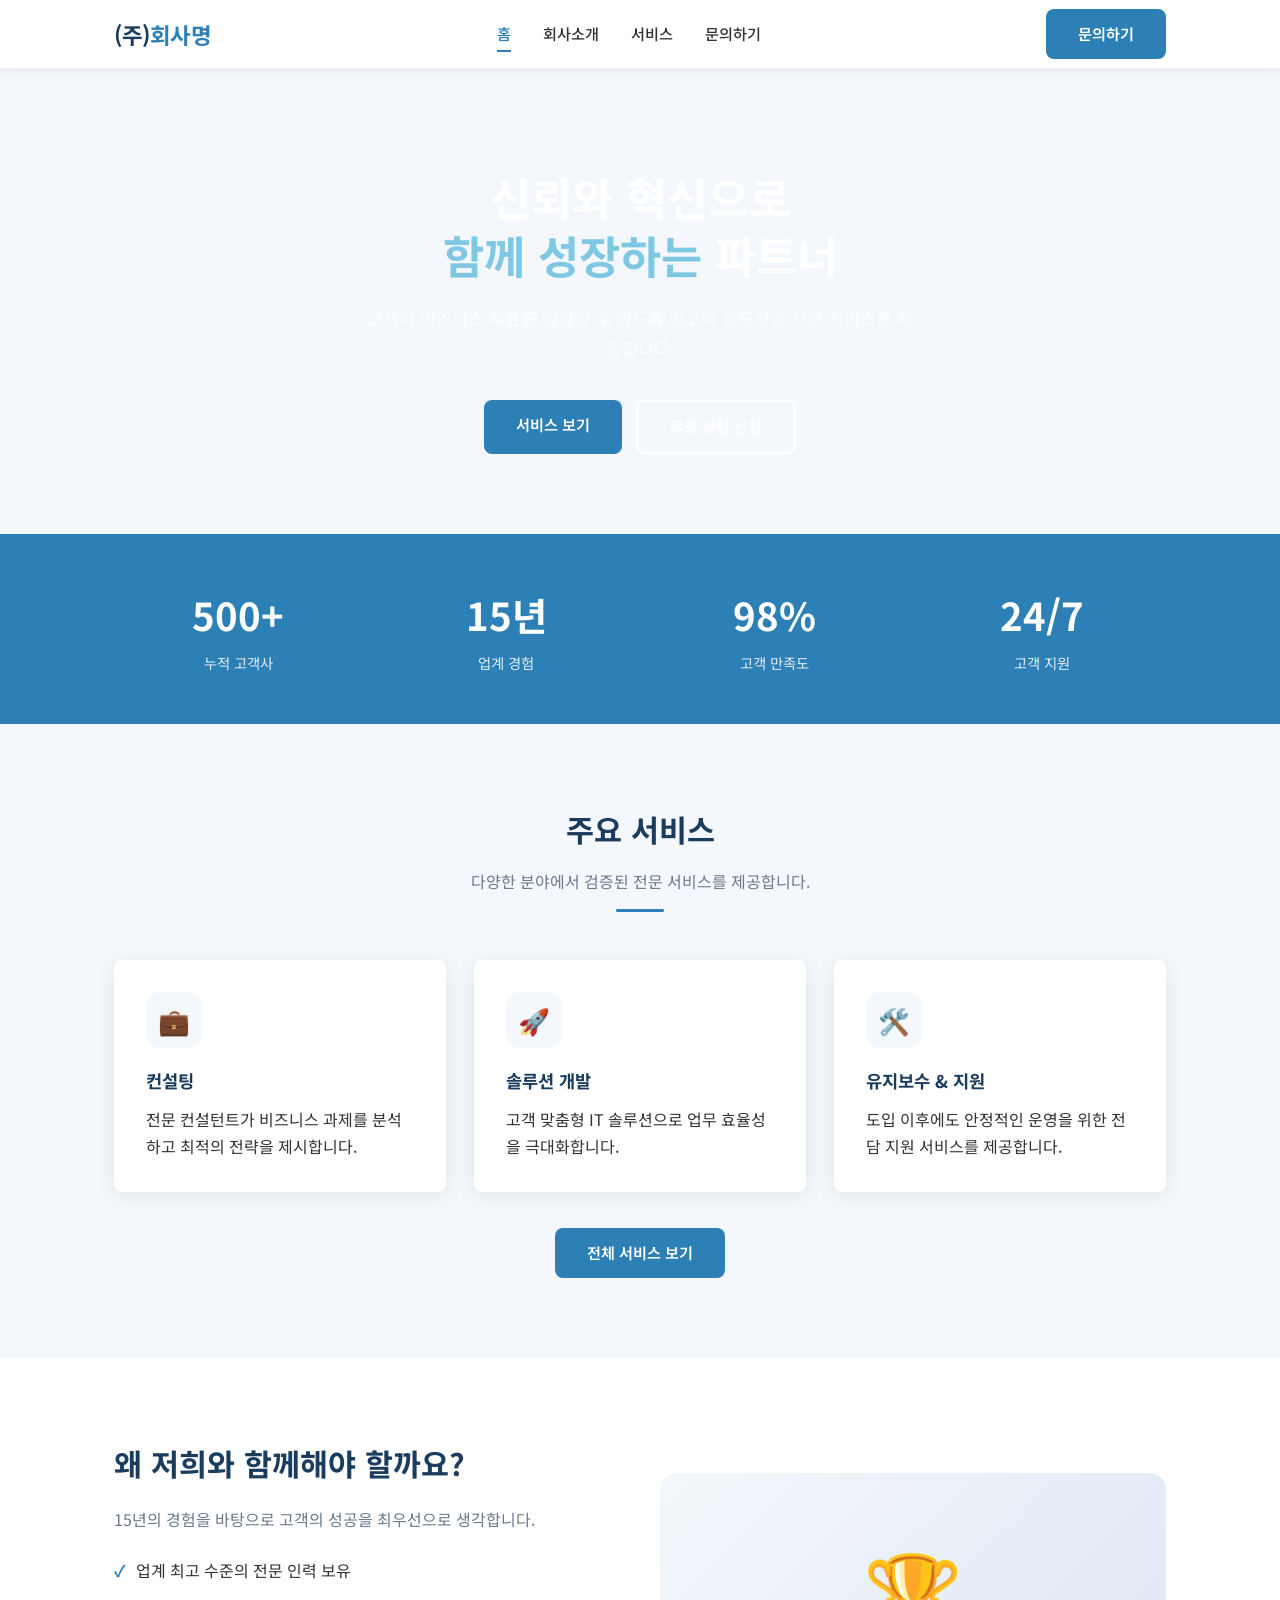
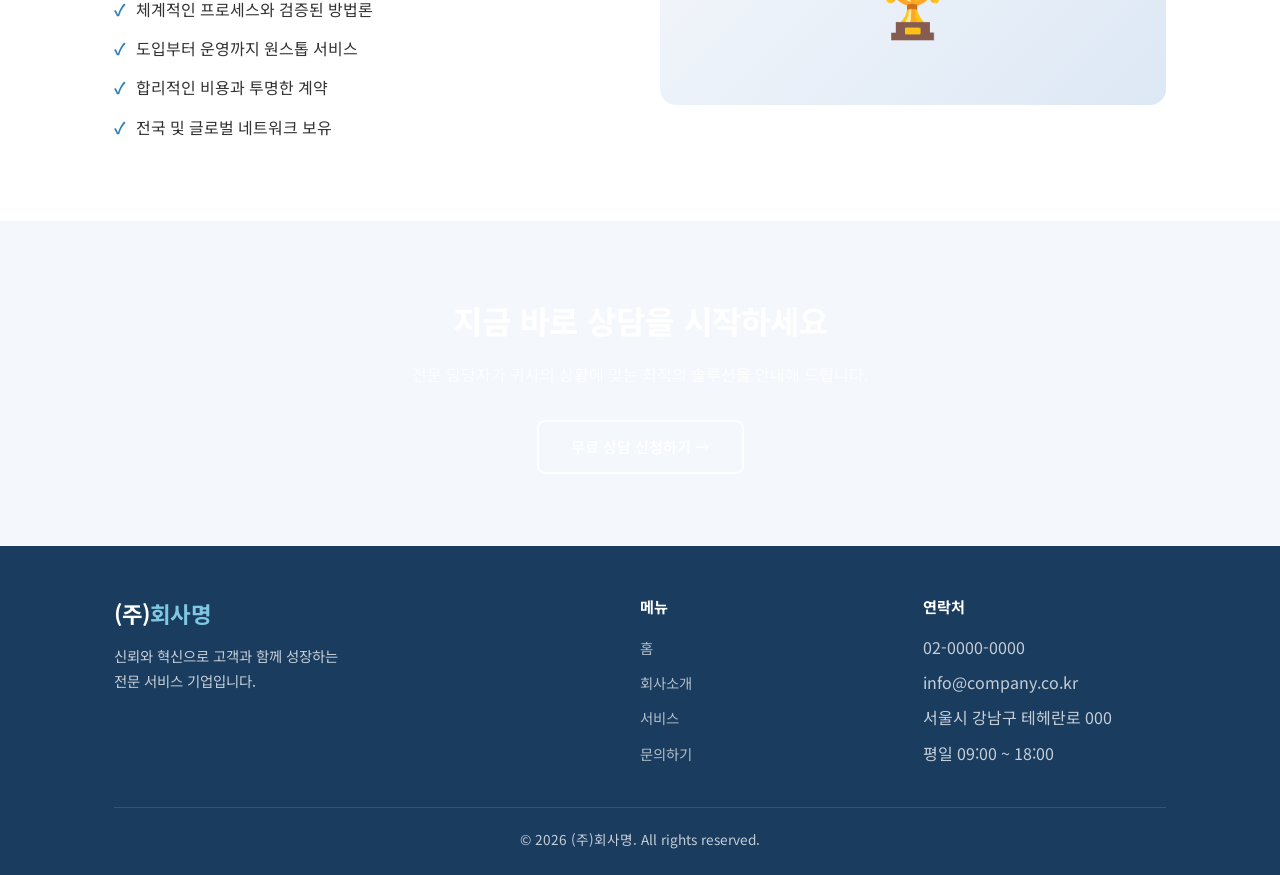
==== index.html @ 59581e4f "Add company website with 4 pages - index.html: 홈(메인) - 히어로, 통계, 서비스 요약, CTA - about.html: 회사소개 - 비전/" ====
<!DOCTYPE html>
<html lang="ko">
<head>
  <meta charset="UTF-8" />
  <meta name="viewport" content="width=device-width, initial-scale=1.0" />
  <meta name="description" content="(주)회사명 공식 홈페이지 - 신뢰와 혁신으로 함께하는 파트너" />
  <title>홈 | (주)회사명</title>
  <link rel="preconnect" href="https://fonts.googleapis.com" />
  <link href="https://fonts.googleapis.com/css2?family=Noto+Sans+KR:wght@400;500;700&display=swap" rel="stylesheet" />
  <link rel="stylesheet" href="css/style.css" />
  <style>
    /* ===== HERO ===== */
    .hero {
      background: linear-gradient(135deg, #1a3c5e 0%, #2a5f8f 100%);
      color: #fff;
      padding: 100px 0 80px;
      text-align: center;
    }
    .hero h1 { font-size: 2.8rem; line-height: 1.3; margin-bottom: 20px; }
    .hero h1 span { color: #7ec8e3; }
    .hero p { font-size: 1.1rem; color: rgba(255,255,255,0.85); max-width: 560px; margin: 0 auto 36px; }
    .hero-btns { display: flex; gap: 14px; justify-content: center; flex-wrap: wrap; }

    /* ===== STATS ===== */
    .stats { padding: 48px 0; background: var(--accent); color: var(--white); }
    .stats-grid { display: grid; grid-template-columns: repeat(4, 1fr); gap: 20px; text-align: center; }
    .stat-item h3 { font-size: 2.4rem; font-weight: 700; }
    .stat-item p { font-size: 0.9rem; opacity: 0.85; margin-top: 4px; }

    /* ===== SERVICE ICONS ===== */
    .service-icon {
      width: 56px; height: 56px;
      background: var(--light);
      border-radius: 14px;
      display: flex; align-items: center; justify-content: center;
      font-size: 1.6rem;
      margin-bottom: 18px;
    }
    .card h3 { font-size: 1.1rem; color: var(--primary); margin-bottom: 10px; }

    /* ===== WHY US ===== */
    .why-grid { display: grid; grid-template-columns: 1fr 1fr; gap: 40px; align-items: center; }
    .why-text h2 { font-size: 1.9rem; color: var(--primary); margin-bottom: 16px; }
    .why-text p { color: var(--muted); margin-bottom: 24px; }
    .check-list { display: flex; flex-direction: column; gap: 12px; }
    .check-list li { display: flex; align-items: flex-start; gap: 10px; }
    .check-list li::before { content: '✓'; color: var(--accent); font-weight: 700; flex-shrink: 0; }
    .why-visual {
      background: linear-gradient(135deg, var(--light) 0%, #dde8f5 100%);
      border-radius: 16px; padding: 48px;
      text-align: center; font-size: 5rem;
    }

    /* ===== CTA ===== */
    .cta-section {
      background: linear-gradient(135deg, var(--primary) 0%, #2a5f8f 100%);
      color: var(--white);
      padding: 72px 0;
      text-align: center;
    }
    .cta-section h2 { font-size: 2rem; margin-bottom: 14px; }
    .cta-section p { color: rgba(255,255,255,0.8); margin-bottom: 32px; }

    @media (max-width: 768px) {
      .hero h1 { font-size: 1.9rem; }
      .stats-grid { grid-template-columns: repeat(2, 1fr); }
      .why-grid { grid-template-columns: 1fr; }
    }
  </style>
</head>
<body>

<!-- ===== HEADER ===== -->
<header>
  <div class="container">
    <nav>
      <a href="index.html" class="logo">(주)<span>회사명</span></a>
      <ul class="nav-links">
        <li><a href="index.html">홈</a></li>
        <li><a href="about.html">회사소개</a></li>
        <li><a href="services.html">서비스</a></li>
        <li><a href="contact.html">문의하기</a></li>
      </ul>
      <div class="nav-cta">
        <a href="contact.html" class="btn btn-primary">문의하기</a>
      </div>
      <button class="hamburger" aria-label="메뉴 열기">
        <span></span><span></span><span></span>
      </button>
    </nav>
  </div>
  <div class="mobile-nav">
    <a href="index.html">홈</a>
    <a href="about.html">회사소개</a>
    <a href="services.html">서비스</a>
    <a href="contact.html">문의하기</a>
  </div>
</header>

<!-- ===== HERO ===== -->
<section class="hero">
  <div class="container">
    <h1>신뢰와 혁신으로<br /><span>함께 성장하는</span> 파트너</h1>
    <p>고객의 비즈니스 목표를 달성할 수 있도록 최고의 솔루션과 전문 서비스를 제공합니다.</p>
    <div class="hero-btns">
      <a href="services.html" class="btn btn-primary">서비스 보기</a>
      <a href="contact.html" class="btn btn-outline">무료 상담 신청</a>
    </div>
  </div>
</section>

<!-- ===== STATS ===== -->
<div class="stats">
  <div class="container">
    <div class="stats-grid">
      <div class="stat-item"><h3>500+</h3><p>누적 고객사</p></div>
      <div class="stat-item"><h3>15년</h3><p>업계 경험</p></div>
      <div class="stat-item"><h3>98%</h3><p>고객 만족도</p></div>
      <div class="stat-item"><h3>24/7</h3><p>고객 지원</p></div>
    </div>
  </div>
</div>

<!-- ===== SERVICES ===== -->
<section>
  <div class="container">
    <div class="section-title fade-in">
      <h2>주요 서비스</h2>
      <p>다양한 분야에서 검증된 전문 서비스를 제공합니다.</p>
      <div class="line"></div>
    </div>
    <div class="grid-3">
      <div class="card fade-in">
        <div class="service-icon">💼</div>
        <h3>컨설팅</h3>
        <p>전문 컨설턴트가 비즈니스 과제를 분석하고 최적의 전략을 제시합니다.</p>
      </div>
      <div class="card fade-in">
        <div class="service-icon">🚀</div>
        <h3>솔루션 개발</h3>
        <p>고객 맞춤형 IT 솔루션으로 업무 효율성을 극대화합니다.</p>
      </div>
      <div class="card fade-in">
        <div class="service-icon">🛠️</div>
        <h3>유지보수 & 지원</h3>
        <p>도입 이후에도 안정적인 운영을 위한 전담 지원 서비스를 제공합니다.</p>
      </div>
    </div>
    <div style="text-align:center; margin-top:36px;">
      <a href="services.html" class="btn btn-primary">전체 서비스 보기</a>
    </div>
  </div>
</section>

<!-- ===== WHY US ===== -->
<section>
  <div class="container">
    <div class="why-grid">
      <div class="why-text fade-in">
        <h2>왜 저희와 함께해야 할까요?</h2>
        <p>15년의 경험을 바탕으로 고객의 성공을 최우선으로 생각합니다.</p>
        <ul class="check-list">
          <li>업계 최고 수준의 전문 인력 보유</li>
          <li>체계적인 프로세스와 검증된 방법론</li>
          <li>도입부터 운영까지 원스톱 서비스</li>
          <li>합리적인 비용과 투명한 계약</li>
          <li>전국 및 글로벌 네트워크 보유</li>
        </ul>
      </div>
      <div class="why-visual fade-in">🏆</div>
    </div>
  </div>
</section>

<!-- ===== CTA ===== -->
<section class="cta-section">
  <div class="container">
    <h2>지금 바로 상담을 시작하세요</h2>
    <p>전문 담당자가 귀사의 상황에 맞는 최적의 솔루션을 안내해 드립니다.</p>
    <a href="contact.html" class="btn btn-outline">무료 상담 신청하기 →</a>
  </div>
</section>

<!-- ===== FOOTER ===== -->
<footer>
  <div class="container">
    <div class="footer-grid">
      <div class="footer-brand">
        <a href="index.html" class="logo">(주)<span style="color:#7ec8e3">회사명</span></a>
        <p style="margin-top:12px">신뢰와 혁신으로 고객과 함께 성장하는<br>전문 서비스 기업입니다.</p>
      </div>
      <div class="footer-col">
        <h4>메뉴</h4>
        <ul>
          <li><a href="index.html">홈</a></li>
          <li><a href="about.html">회사소개</a></li>
          <li><a href="services.html">서비스</a></li>
          <li><a href="contact.html">문의하기</a></li>
        </ul>
      </div>
      <div class="footer-col">
        <h4>연락처</h4>
        <ul>
          <li>02-0000-0000</li>
          <li>info@company.co.kr</li>
          <li>서울시 강남구 테헤란로 000</li>
          <li>평일 09:00 ~ 18:00</li>
        </ul>
      </div>
    </div>
    <div class="footer-bottom">
      <p>© 2026 (주)회사명. All rights reserved.</p>
    </div>
  </div>
</footer>

<script src="js/main.js"></script>
</body>
</html>
---- css/style.css ----
/* ===== RESET & BASE ===== */
*, *::before, *::after { box-sizing: border-box; margin: 0; padding: 0; }

:root {
  --primary: #1a3c5e;
  --accent:  #2d80b5;
  --light:   #f4f7fb;
  --white:   #ffffff;
  --text:    #333333;
  --muted:   #6b7a8d;
  --border:  #dde3eb;
  --radius:  8px;
  --shadow:  0 4px 20px rgba(0,0,0,0.08);
}

html { scroll-behavior: smooth; font-size: 16px; }

body {
  font-family: 'Noto Sans KR', 'Malgun Gothic', sans-serif;
  color: var(--text);
  line-height: 1.7;
  background: var(--white);
}

a { text-decoration: none; color: inherit; }
img { max-width: 100%; display: block; }
ul { list-style: none; }

.container {
  max-width: 1100px;
  margin: 0 auto;
  padding: 0 24px;
}

/* ===== BUTTON ===== */
.btn {
  display: inline-block;
  padding: 12px 32px;
  border-radius: var(--radius);
  font-weight: 600;
  font-size: 0.95rem;
  cursor: pointer;
  transition: all 0.2s;
  border: none;
}
.btn-primary {
  background: var(--accent);
  color: var(--white);
}
.btn-primary:hover { background: #1f6a9a; transform: translateY(-1px); }
.btn-outline {
  background: transparent;
  color: var(--white);
  border: 2px solid var(--white);
}
.btn-outline:hover { background: var(--white); color: var(--primary); }

/* ===== HEADER / NAV ===== */
header {
  position: sticky;
  top: 0;
  z-index: 100;
  background: var(--white);
  box-shadow: 0 2px 12px rgba(0,0,0,0.07);
}

nav {
  display: flex;
  align-items: center;
  justify-content: space-between;
  height: 68px;
}

.logo {
  font-size: 1.4rem;
  font-weight: 700;
  color: var(--primary);
  letter-spacing: -0.5px;
}
.logo span { color: var(--accent); }

.nav-links {
  display: flex;
  gap: 32px;
}

.nav-links a {
  color: var(--text);
  font-weight: 500;
  font-size: 0.95rem;
  padding: 6px 0;
  border-bottom: 2px solid transparent;
  transition: color 0.2s, border-color 0.2s;
}
.nav-links a:hover,
.nav-links a.active { color: var(--accent); border-bottom-color: var(--accent); }

.nav-cta { display: flex; }

/* Hamburger */
.hamburger {
  display: none;
  flex-direction: column;
  gap: 5px;
  cursor: pointer;
  background: none;
  border: none;
  padding: 4px;
}
.hamburger span {
  display: block;
  width: 24px;
  height: 2px;
  background: var(--primary);
  transition: all 0.3s;
}
.hamburger.open span:nth-child(1) { transform: translateY(7px) rotate(45deg); }
.hamburger.open span:nth-child(2) { opacity: 0; }
.hamburger.open span:nth-child(3) { transform: translateY(-7px) rotate(-45deg); }

/* Mobile nav */
.mobile-nav {
  display: none;
  position: absolute;
  top: 68px;
  left: 0; right: 0;
  background: var(--white);
  box-shadow: 0 8px 20px rgba(0,0,0,0.1);
  padding: 16px 24px 24px;
  flex-direction: column;
  gap: 16px;
}
.mobile-nav.open { display: flex; }
.mobile-nav a { font-size: 1.05rem; font-weight: 500; color: var(--text); padding: 8px 0; border-bottom: 1px solid var(--border); }
.mobile-nav a:hover { color: var(--accent); }

/* ===== PAGE HERO ===== */
.page-hero {
  background: linear-gradient(135deg, var(--primary) 0%, #2a5f8f 100%);
  color: var(--white);
  padding: 72px 0;
  text-align: center;
}
.page-hero h1 { font-size: 2.2rem; margin-bottom: 12px; }
.page-hero p { color: rgba(255,255,255,0.8); font-size: 1.05rem; }

/* ===== SECTION TITLES ===== */
.section-title {
  text-align: center;
  margin-bottom: 48px;
}
.section-title h2 {
  font-size: 1.9rem;
  color: var(--primary);
  margin-bottom: 12px;
}
.section-title p { color: var(--muted); font-size: 1rem; max-width: 520px; margin: 0 auto; }
.section-title .line {
  width: 48px; height: 3px;
  background: var(--accent);
  margin: 14px auto 0;
  border-radius: 2px;
}

/* ===== SECTIONS ===== */
section { padding: 80px 0; }
section:nth-child(even) { background: var(--light); }

/* ===== FOOTER ===== */
footer {
  background: var(--primary);
  color: rgba(255,255,255,0.75);
  padding: 48px 0 24px;
}
.footer-grid {
  display: grid;
  grid-template-columns: 2fr 1fr 1fr;
  gap: 40px;
  margin-bottom: 40px;
}
.footer-brand .logo { color: var(--white); margin-bottom: 12px; }
.footer-brand p { font-size: 0.9rem; line-height: 1.7; }
.footer-col h4 { color: var(--white); font-size: 0.95rem; margin-bottom: 14px; }
.footer-col ul { display: flex; flex-direction: column; gap: 8px; }
.footer-col ul a { font-size: 0.9rem; color: rgba(255,255,255,0.65); }
.footer-col ul a:hover { color: var(--white); }
.footer-bottom {
  border-top: 1px solid rgba(255,255,255,0.12);
  padding-top: 20px;
  text-align: center;
  font-size: 0.85rem;
}

/* ===== CARD ===== */
.card {
  background: var(--white);
  border-radius: var(--radius);
  padding: 32px;
  box-shadow: var(--shadow);
  transition: transform 0.2s, box-shadow 0.2s;
}
.card:hover { transform: translateY(-4px); box-shadow: 0 8px 32px rgba(0,0,0,0.12); }

/* ===== FORM ===== */
.form-group { margin-bottom: 20px; }
.form-group label { display: block; font-weight: 500; margin-bottom: 6px; font-size: 0.9rem; }
.form-group input,
.form-group textarea,
.form-group select {
  width: 100%;
  padding: 12px 16px;
  border: 1px solid var(--border);
  border-radius: var(--radius);
  font-size: 0.95rem;
  font-family: inherit;
  color: var(--text);
  transition: border-color 0.2s;
  background: var(--white);
}
.form-group input:focus,
.form-group textarea:focus,
.form-group select:focus { outline: none; border-color: var(--accent); }
.form-group textarea { resize: vertical; min-height: 130px; }

/* ===== GRID UTILITIES ===== */
.grid-3 { display: grid; grid-template-columns: repeat(3, 1fr); gap: 28px; }
.grid-2 { display: grid; grid-template-columns: repeat(2, 1fr); gap: 28px; }

/* ===== RESPONSIVE ===== */
@media (max-width: 768px) {
  .nav-links, .nav-cta { display: none; }
  .hamburger { display: flex; }

  .grid-3, .grid-2 { grid-template-columns: 1fr; }
  .footer-grid { grid-template-columns: 1fr; gap: 28px; }

  .page-hero h1 { font-size: 1.7rem; }
  section { padding: 56px 0; }
}
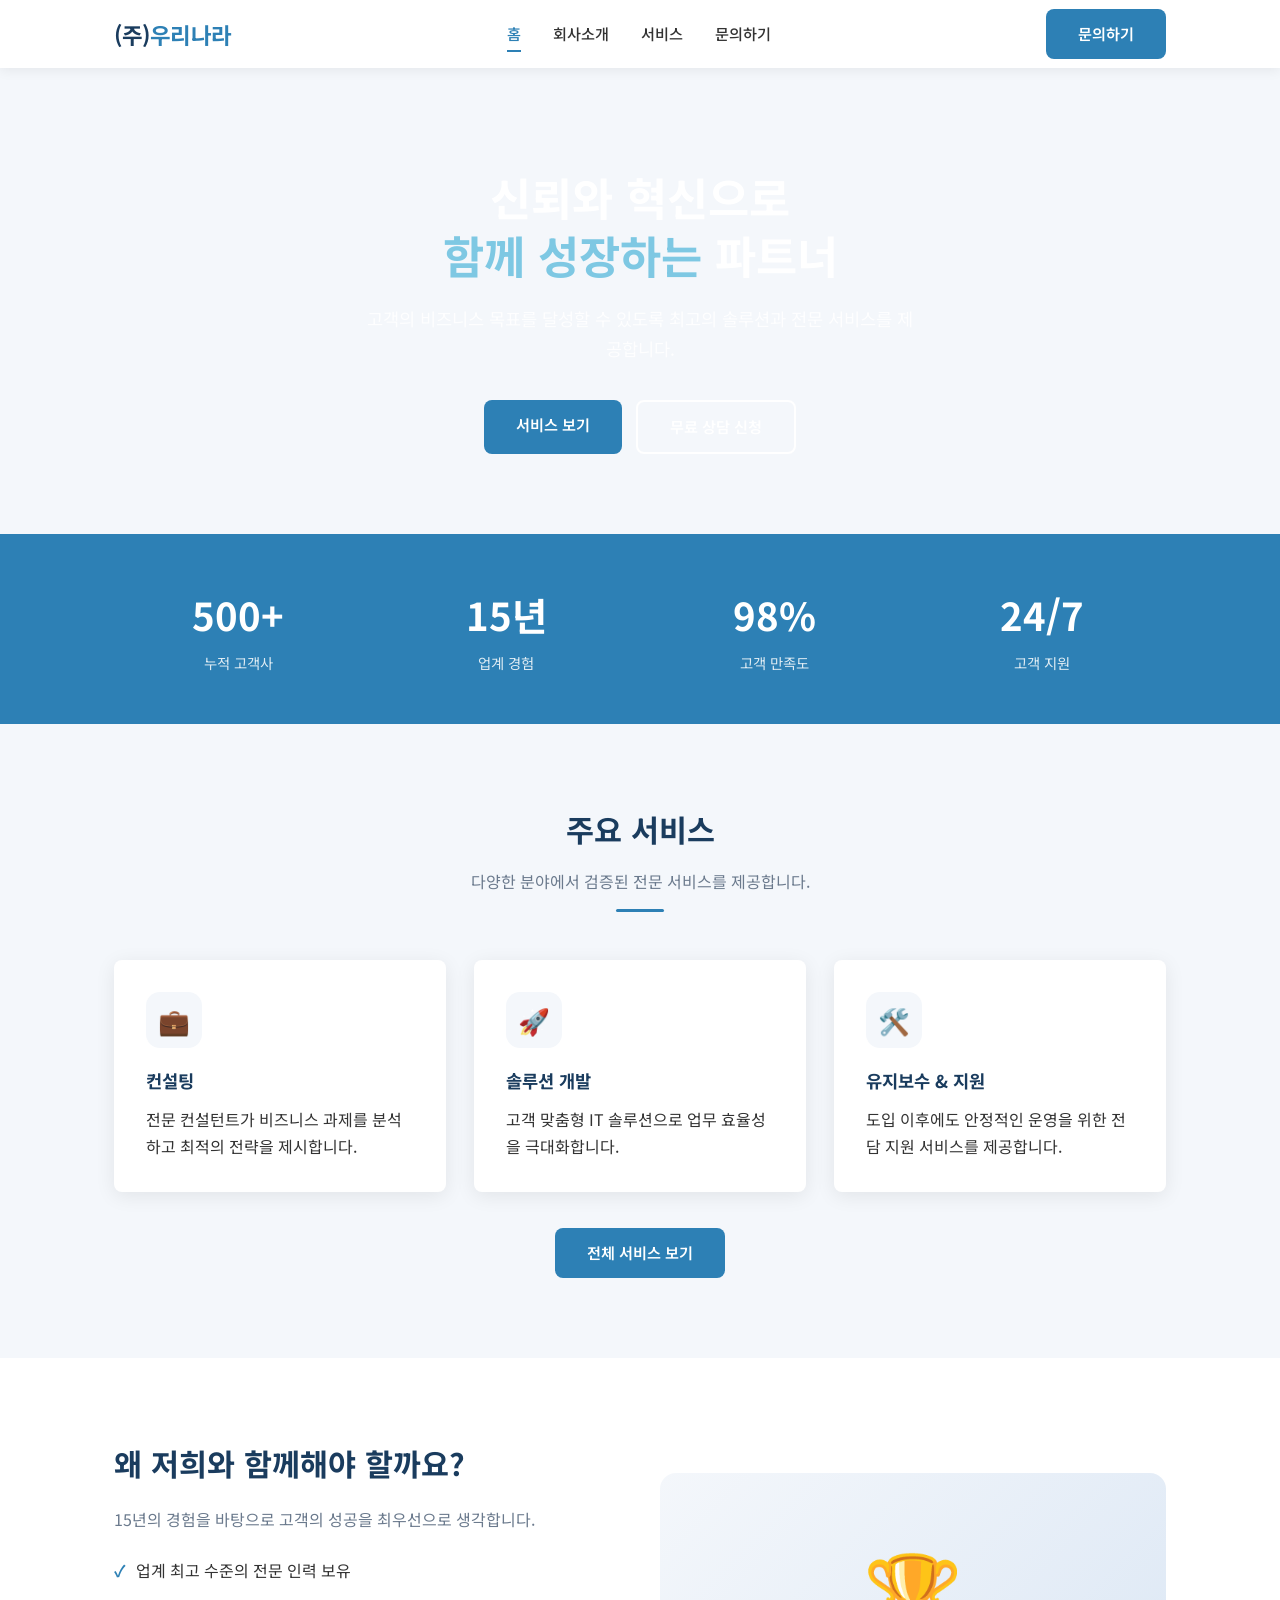
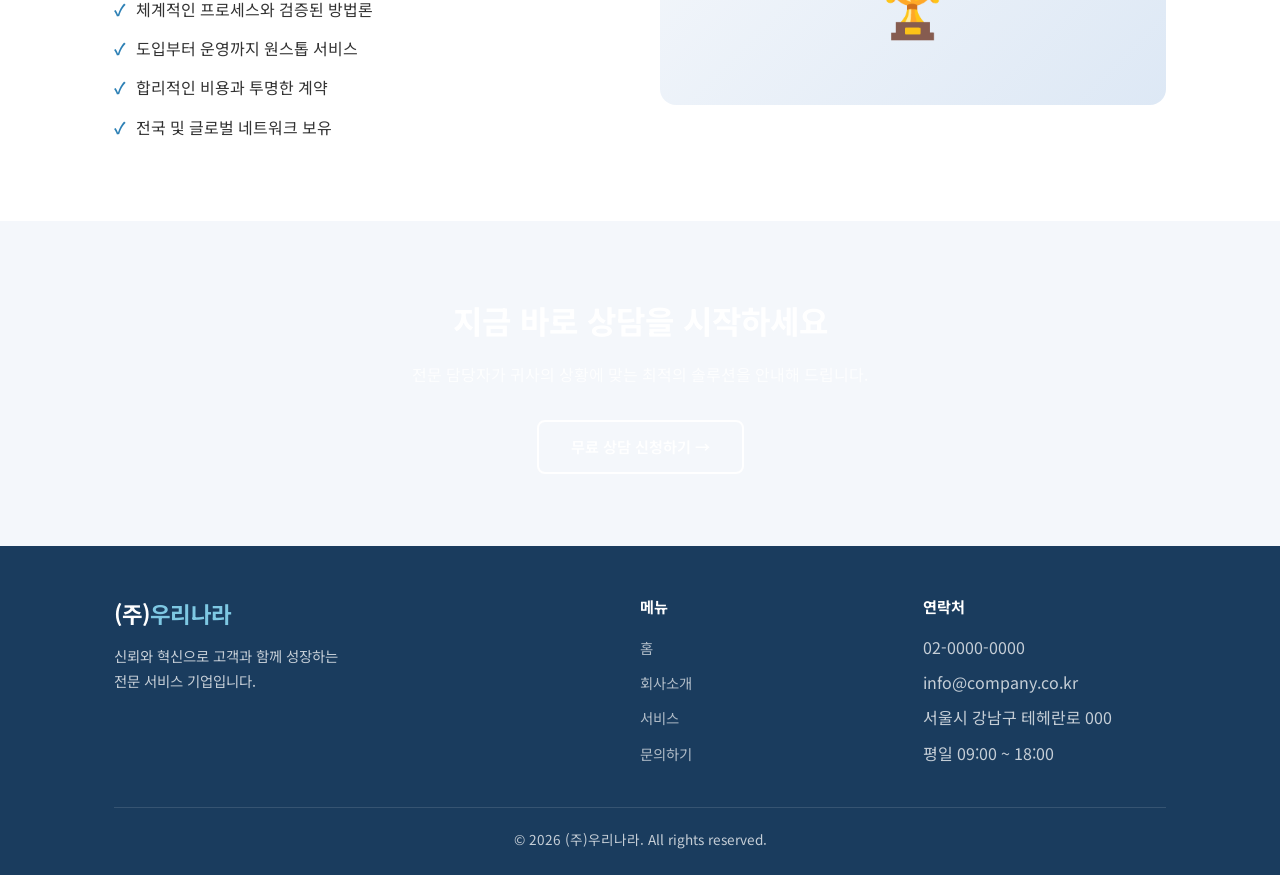
==== commit 2fa2420b: "회사명을 '우리나라'로 변경 Co-Authored-By: Claude Sonnet 4.6 <noreply@anthropic.com>" ====
--- a/index.html
+++ b/index.html
@@ -3,8 +3,8 @@
 <head>
   <meta charset="UTF-8" />
   <meta name="viewport" content="width=device-width, initial-scale=1.0" />
-  <meta name="description" content="(주)회사명 공식 홈페이지 - 신뢰와 혁신으로 함께하는 파트너" />
-  <title>홈 | (주)회사명</title>
+  <meta name="description" content="(주)우리나라 공식 홈페이지 - 신뢰와 혁신으로 함께하는 파트너" />
+  <title>홈 | (주)우리나라</title>
   <link rel="preconnect" href="https://fonts.googleapis.com" />
   <link href="https://fonts.googleapis.com/css2?family=Noto+Sans+KR:wght@400;500;700&display=swap" rel="stylesheet" />
   <link rel="stylesheet" href="css/style.css" />
@@ -74,7 +74,7 @@
 <header>
   <div class="container">
     <nav>
-      <a href="index.html" class="logo">(주)<span>회사명</span></a>
+      <a href="index.html" class="logo">(주)<span>우리나라</span></a>
       <ul class="nav-links">
         <li><a href="index.html">홈</a></li>
         <li><a href="about.html">회사소개</a></li>
@@ -186,7 +186,7 @@
   <div class="container">
     <div class="footer-grid">
       <div class="footer-brand">
-        <a href="index.html" class="logo">(주)<span style="color:#7ec8e3">회사명</span></a>
+        <a href="index.html" class="logo">(주)<span style="color:#7ec8e3">우리나라</span></a>
         <p style="margin-top:12px">신뢰와 혁신으로 고객과 함께 성장하는<br>전문 서비스 기업입니다.</p>
       </div>
       <div class="footer-col">
@@ -209,7 +209,7 @@
       </div>
     </div>
     <div class="footer-bottom">
-      <p>© 2026 (주)회사명. All rights reserved.</p>
+      <p>© 2026 (주)우리나라. All rights reserved.</p>
     </div>
   </div>
 </footer>
